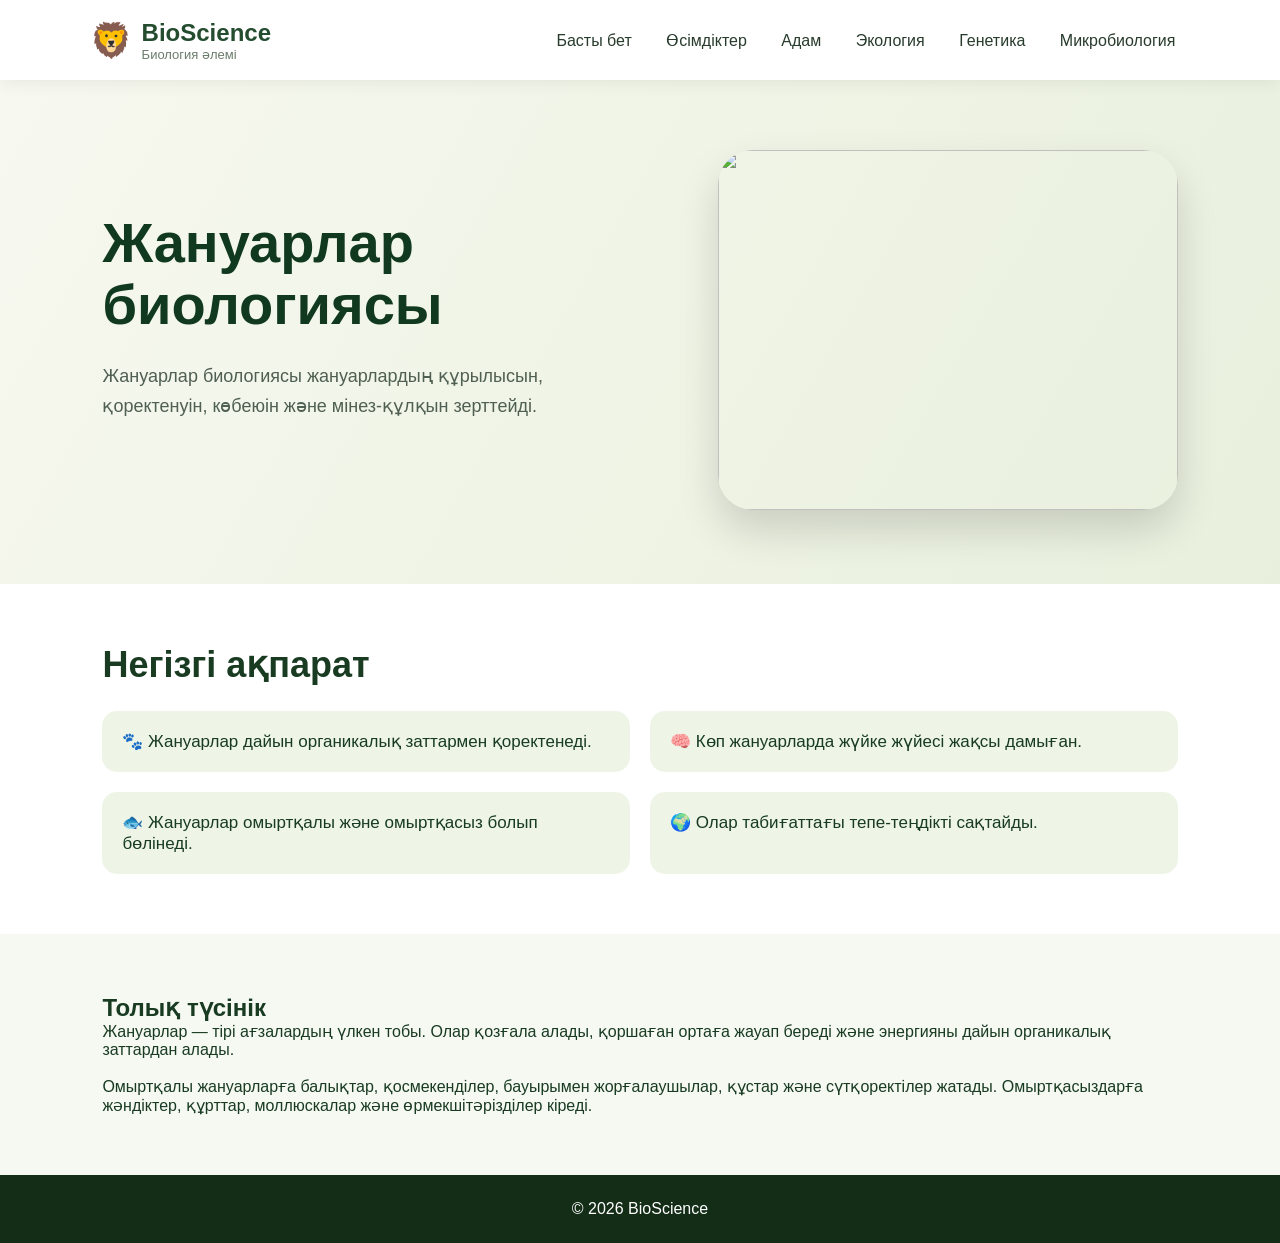
==== animals.html @ 0a54a817 "ds" ====
<!DOCTYPE html>
<html lang="kk">
<head>
  <meta charset="UTF-8">
  <title>Жануарлар биологиясы</title>
  <link rel="stylesheet" href="style.css">
</head>
<body>

<header>
  <div class="logo"><span>🦁</span><div><h2>BioScience</h2><p>Биология әлемі</p></div></div>
  <nav>
    <a href="index.html">Басты бет</a>
    <a href="plants.html">Өсімдіктер</a>
    <a href="human.html">Адам</a>
    <a href="ecology.html">Экология</a>
    <a href="genetics.html">Генетика</a>
    <a href="microbiology.html">Микробиология</a>
  </nav>
</header>

<section class="hero">
  <div class="hero-text">
    <h1>Жануарлар биологиясы</h1>
    <p>Жануарлар биологиясы жануарлардың құрылысын, қоректенуін, көбеюін және мінез-құлқын зерттейді.</p>
  </div>
  <div class="hero-img">
    <img src="https://images.unsplash.com/photo-1546182990-dffeafbe841d?auto=format&fit=crop&w=900&q=80">
  </div>
</section>

<section class="facts">
  <h2>Негізгі ақпарат</h2>
  <div class="fact-box">
    <p>🐾 Жануарлар дайын органикалық заттармен қоректенеді.</p>
    <p>🧠 Көп жануарларда жүйке жүйесі жақсы дамыған.</p>
    <p>🐟 Жануарлар омыртқалы және омыртқасыз болып бөлінеді.</p>
    <p>🌍 Олар табиғаттағы тепе-теңдікті сақтайды.</p>
  </div>
</section>

<section class="topics">
  <h2>Толық түсінік</h2>
  <p>
    Жануарлар — тірі ағзалардың үлкен тобы. Олар қозғала алады, қоршаған ортаға жауап береді
    және энергияны дайын органикалық заттардан алады.
  </p>
  <br>
  <p>
    Омыртқалы жануарларға балықтар, қосмекенділер, бауырымен жорғалаушылар,
    құстар және сүтқоректілер жатады. Омыртқасыздарға жәндіктер, құрттар,
    моллюскалар және өрмекшітәрізділер кіреді.
  </p>
</section>

<footer><p>© 2026 BioScience</p></footer>

</body>
</html>
---- style.css ----
* {
  margin: 0;
  padding: 0;
  box-sizing: border-box;
  font-family: "Segoe UI", sans-serif;
}

body {
  background: #f6f8f2;
  color: #183b22;
}

header {
  height: 80px;
  background: white;
  display: flex;
  align-items: center;
  justify-content: space-between;
  padding: 0 7%;
  box-shadow: 0 4px 15px rgba(0,0,0,0.06);
  position: sticky;
  top: 0;
  z-index: 10;
}

.logo {
  display: flex;
  align-items: center;
  gap: 10px;
}

.logo span {
  font-size: 34px;
}

.logo h2 {
  color: #244c2f;
}

.logo p {
  font-size: 13px;
  color: #6a7c6b;
}

nav a {
  margin: 0 15px;
  text-decoration: none;
  color: #283b2d;
  font-weight: 500;
}

nav a:hover {
  color: #4e7c3a;
}

#searchInput {
  padding: 12px 18px;
  border: 1px solid #d8e0d0;
  border-radius: 25px;
  outline: none;
}

.hero {
  display: flex;
  align-items: center;
  justify-content: space-between;
  padding: 70px 8%;
  background: linear-gradient(120deg, #f7f8ef, #e8f0dd);
}

.hero-text {
  width: 48%;
}

.hero-text h1 {
  font-size: 56px;
  line-height: 1.1;
  margin-bottom: 25px;
  color: #11391f;
}

.hero-text p {
  font-size: 18px;
  color: #4f5f51;
  line-height: 1.7;
  margin-bottom: 30px;
}

button {
  background: #4b7a3b;
  color: white;
  border: none;
  padding: 13px 24px;
  border-radius: 10px;
  cursor: pointer;
  font-weight: 600;
}

button:hover {
  background: #355f29;
}

.hero-img img {
  width: 460px;
  height: 360px;
  object-fit: cover;
  border-radius: 35px;
  box-shadow: 0 20px 40px rgba(0,0,0,0.15);
}

.cards {
  display: grid;
  grid-template-columns: repeat(4, 1fr);
  gap: 25px;
  padding: 50px 8%;
  background: white;
}

.info-card {
  text-align: center;
  padding: 35px 25px;
  border: 1px solid #e3e8dd;
  border-radius: 22px;
  background: #ffffff;
  box-shadow: 0 8px 20px rgba(0,0,0,0.04);
  font-size: 32px;
}

.info-card h3 {
  margin: 15px 0 10px;
  font-size: 20px;
}

.info-card p {
  font-size: 15px;
  color: #5f6e61;
}

.topics {
  padding: 60px 8%;
}

.section-title h2,
.facts h2,
.quiz h2 {
  font-size: 36px;
  margin-bottom: 10px;
}

.section-title p {
  color: #6b7b6d;
  margin-bottom: 25px;
}

.filter-buttons {
  margin-bottom: 30px;
}

.filter-buttons button {
  margin: 5px;
  background: white;
  color: #31522c;
  border: 1px solid #b8c9aa;
}

.filter-buttons button:hover {
  background: #4b7a3b;
  color: white;
}

.topic-grid {
  display: grid;
  grid-template-columns: repeat(3, 1fr);
  gap: 25px;
}

.topic-card {
  background: white;
  border-radius: 22px;
  overflow: hidden;
  box-shadow: 0 8px 25px rgba(0,0,0,0.08);
  transition: 0.3s;
}

.topic-card:hover {
  transform: translateY(-8px);
}

.topic-card img {
  width: 100%;
  height: 190px;
  object-fit: cover;
}

.topic-card h3 {
  padding: 18px 18px 8px;
}

.topic-card p {
  padding: 0 18px;
  color: #657265;
  line-height: 1.5;
}

.topic-card button {
  margin: 18px;
}

.facts {
  padding: 60px 8%;
  background: white;
}

.fact-box {
  display: grid;
  grid-template-columns: repeat(2, 1fr);
  gap: 20px;
  margin-top: 25px;
}

.fact-box p {
  background: #eef5e7;
  padding: 20px;
  border-radius: 15px;
  font-size: 17px;
}

.quiz {
  padding: 60px 8%;
  text-align: center;
  background: #203f24;
  color: white;
}

.quiz p {
  font-size: 22px;
  margin: 20px 0;
}

.answers button {
  margin: 8px;
  background: white;
  color: #234422;
}

.answers button:hover {
  background: #dcebd1;
}

#result {
  margin-top: 20px;
  color: #d9f7c6;
}

footer {
  text-align: center;
  padding: 25px;
  background: #132d17;
  color: white;
}

.modal {
  display: none;
  position: fixed;
  z-index: 99;
  left: 0;
  top: 0;
  width: 100%;
  height: 100%;
  background: rgba(0,0,0,0.55);
}

.modal-content {
  background: white;
  width: 45%;
  margin: 12% auto;
  padding: 35px;
  border-radius: 25px;
  color: #183b22;
  position: relative;
}

.modal-content span {
  position: absolute;
  right: 25px;
  top: 15px;
  font-size: 35px;
  cursor: pointer;
}

.modal-content h2 {
  margin-bottom: 15px;
}

.modal-content p {
  line-height: 1.7;
  color: #4e5f50;
}

@media (max-width: 900px) {
  header {
    flex-direction: column;
    height: auto;
    padding: 20px;
    gap: 15px;
  }

  nav {
    display: flex;
    flex-wrap: wrap;
    justify-content: center;
  }

  .hero {
    flex-direction: column;
    text-align: center;
  }

  .hero-text {
    width: 100%;
  }

  .hero-text h1 {
    font-size: 38px;
  }

  .hero-img img {
    width: 100%;
    height: 280px;
    margin-top: 30px;
  }

  .cards,
  .topic-grid,
  .fact-box {
    grid-template-columns: 1fr;
  }

  .modal-content {
    width: 85%;
  }
}
#modalText {
  white-space: pre-line;
}
.topic-btn {
  display: inline-block;
  margin: 18px;
  background: #4b7a3b;
  color: white;
  text-decoration: none;
  padding: 13px 24px;
  border-radius: 10px;
  font-weight: 600;
}

.topic-btn:hover {
  background: #355f29;
}
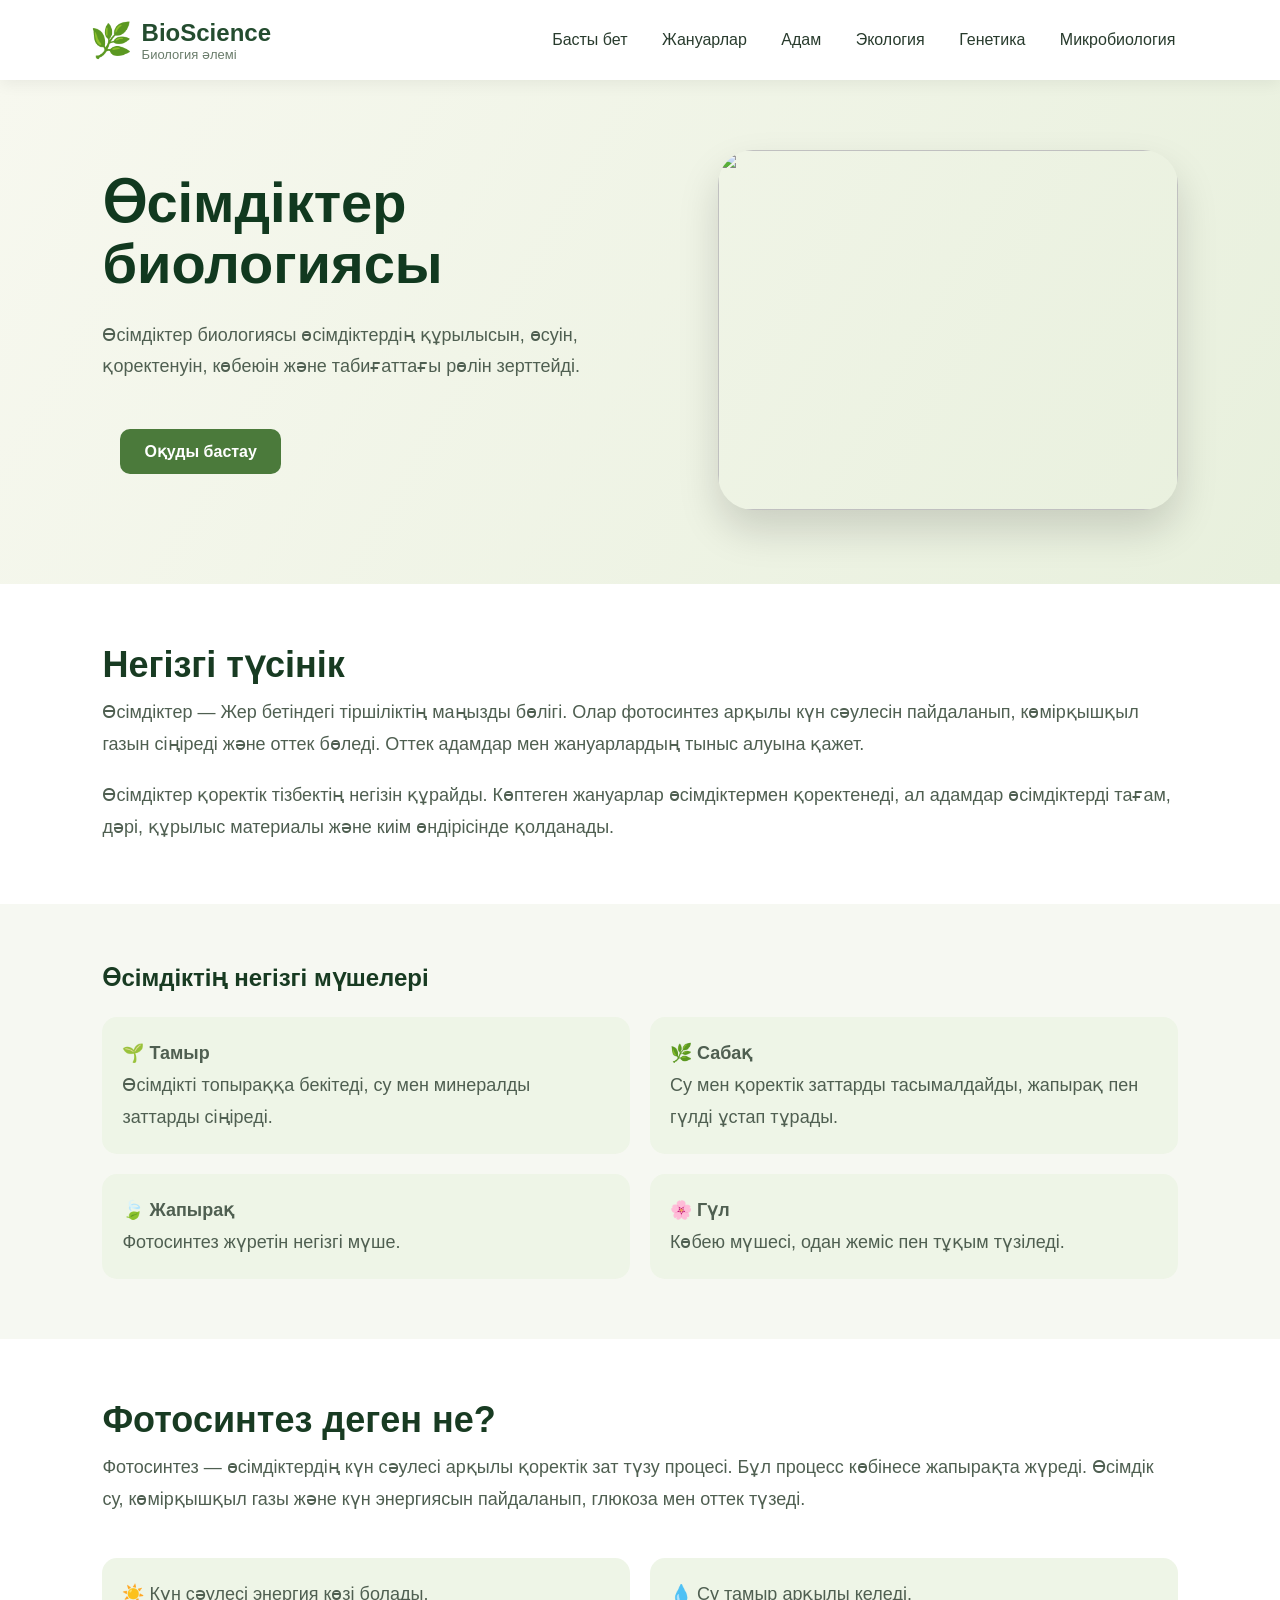
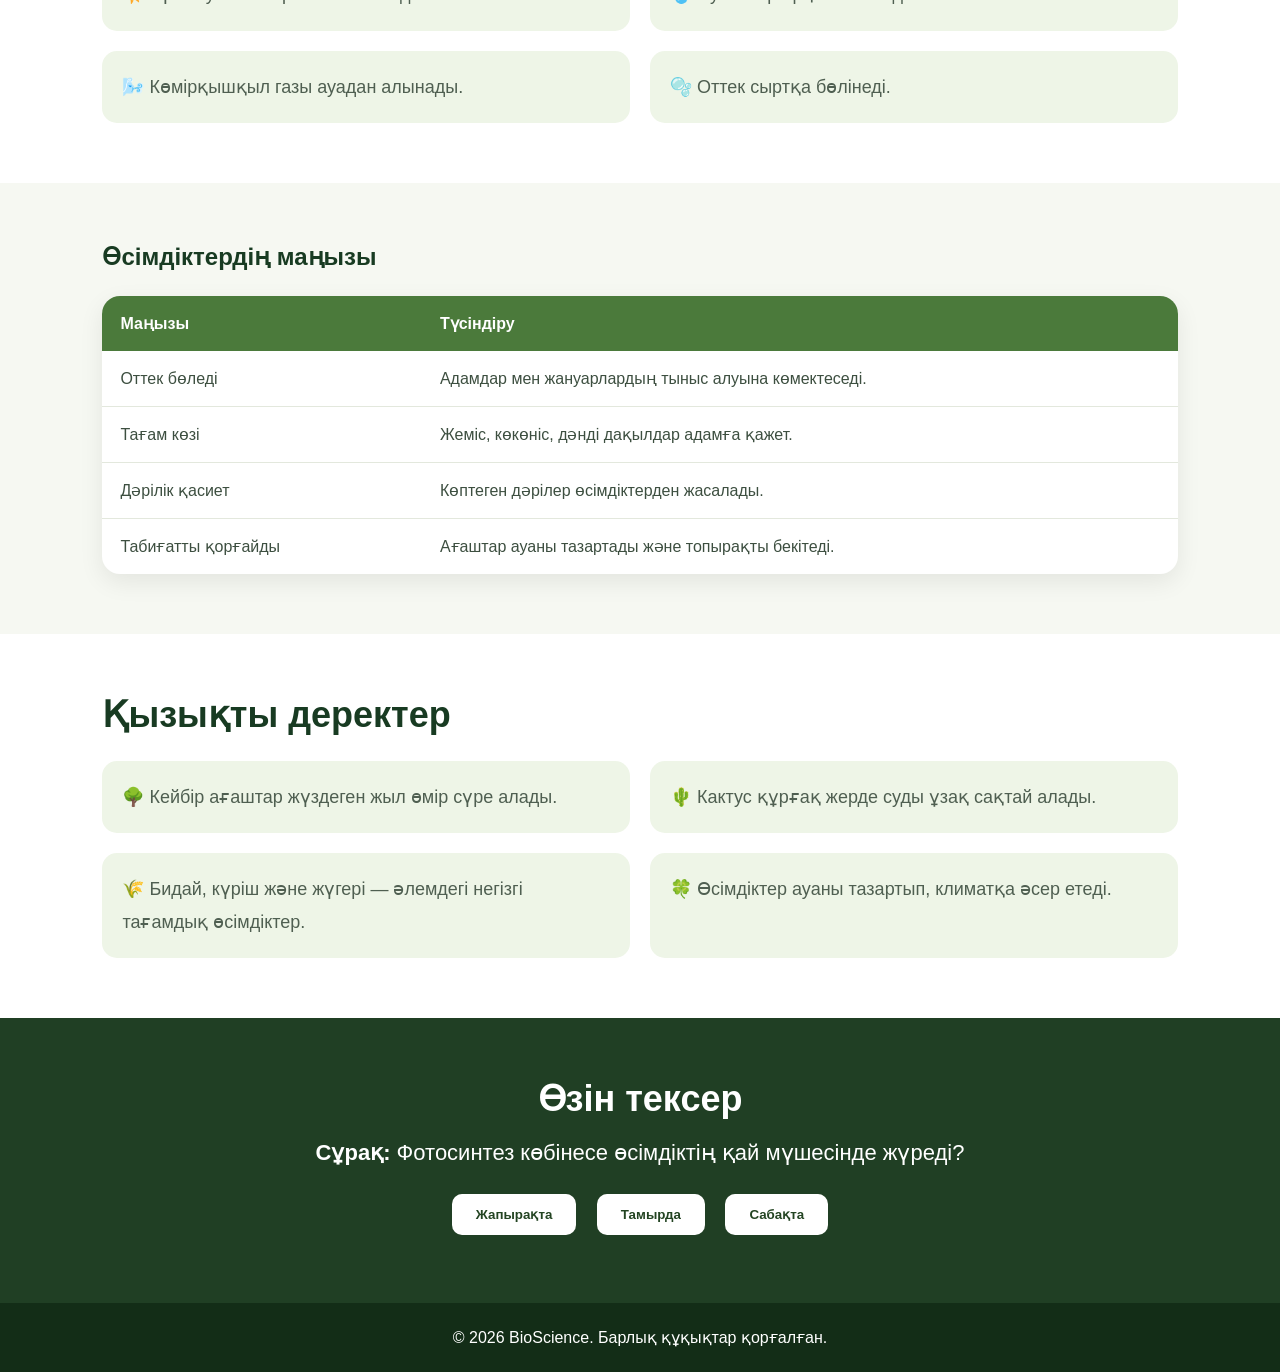
==== commit 9e579343: "dsss" ====
--- a/animals.html
+++ b/animals.html
@@ -2,16 +2,23 @@
 <html lang="kk">
 <head>
   <meta charset="UTF-8">
-  <title>Жануарлар биологиясы</title>
+  <title>Өсімдіктер биологиясы</title>
   <link rel="stylesheet" href="style.css">
 </head>
 <body>
 
 <header>
-  <div class="logo"><span>🦁</span><div><h2>BioScience</h2><p>Биология әлемі</p></div></div>
+  <div class="logo">
+    <span>🌿</span>
+    <div>
+      <h2>BioScience</h2>
+      <p>Биология әлемі</p>
+    </div>
+  </div>
+
   <nav>
     <a href="index.html">Басты бет</a>
-    <a href="plants.html">Өсімдіктер</a>
+    <a href="animals.html">Жануарлар</a>
     <a href="human.html">Адам</a>
     <a href="ecology.html">Экология</a>
     <a href="genetics.html">Генетика</a>
@@ -21,39 +28,119 @@
 
 <section class="hero">
   <div class="hero-text">
-    <h1>Жануарлар биологиясы</h1>
-    <p>Жануарлар биологиясы жануарлардың құрылысын, қоректенуін, көбеюін және мінез-құлқын зерттейді.</p>
+    <h1>Өсімдіктер биологиясы</h1>
+    <p>
+      Өсімдіктер биологиясы өсімдіктердің құрылысын, өсуін,
+      қоректенуін, көбеюін және табиғаттағы рөлін зерттейді.
+    </p>
+    <a class="topic-btn" href="#content">Оқуды бастау</a>
   </div>
+
   <div class="hero-img">
-    <img src="https://images.unsplash.com/photo-1546182990-dffeafbe841d?auto=format&fit=crop&w=900&q=80">
+    <img src="https://images.unsplash.com/photo-1463936575829-25148e1db1b8?auto=format&fit=crop&w=900&q=80">
+  </div>
+</section>
+
+<section class="facts" id="content">
+  <h2>Негізгі түсінік</h2>
+
+  <p>
+    Өсімдіктер — Жер бетіндегі тіршіліктің маңызды бөлігі. Олар фотосинтез
+    арқылы күн сәулесін пайдаланып, көмірқышқыл газын сіңіреді және оттек бөледі.
+    Оттек адамдар мен жануарлардың тыныс алуына қажет.
+  </p>
+
+  <br>
+
+  <p>
+    Өсімдіктер қоректік тізбектің негізін құрайды. Көптеген жануарлар өсімдіктермен
+    қоректенеді, ал адамдар өсімдіктерді тағам, дәрі, құрылыс материалы және киім
+    өндірісінде қолданады.
+  </p>
+</section>
+
+<section class="topics">
+  <h2>Өсімдіктің негізгі мүшелері</h2>
+
+  <div class="fact-box">
+    <p><b>🌱 Тамыр</b><br>Өсімдікті топыраққа бекітеді, су мен минералды заттарды сіңіреді.</p>
+    <p><b>🌿 Сабақ</b><br>Су мен қоректік заттарды тасымалдайды, жапырақ пен гүлді ұстап тұрады.</p>
+    <p><b>🍃 Жапырақ</b><br>Фотосинтез жүретін негізгі мүше.</p>
+    <p><b>🌸 Гүл</b><br>Көбею мүшесі, одан жеміс пен тұқым түзіледі.</p>
   </div>
 </section>
 
 <section class="facts">
-  <h2>Негізгі ақпарат</h2>
+  <h2>Фотосинтез деген не?</h2>
+
+  <p>
+    Фотосинтез — өсімдіктердің күн сәулесі арқылы қоректік зат түзу процесі.
+    Бұл процесс көбінесе жапырақта жүреді. Өсімдік су, көмірқышқыл газы және
+    күн энергиясын пайдаланып, глюкоза мен оттек түзеді.
+  </p>
+
+  <br>
+
   <div class="fact-box">
-    <p>🐾 Жануарлар дайын органикалық заттармен қоректенеді.</p>
-    <p>🧠 Көп жануарларда жүйке жүйесі жақсы дамыған.</p>
-    <p>🐟 Жануарлар омыртқалы және омыртқасыз болып бөлінеді.</p>
-    <p>🌍 Олар табиғаттағы тепе-теңдікті сақтайды.</p>
+    <p>☀️ Күн сәулесі энергия көзі болады.</p>
+    <p>💧 Су тамыр арқылы келеді.</p>
+    <p>🌬️ Көмірқышқыл газы ауадан алынады.</p>
+    <p>🫧 Оттек сыртқа бөлінеді.</p>
   </div>
 </section>
 
 <section class="topics">
-  <h2>Толық түсінік</h2>
-  <p>
-    Жануарлар — тірі ағзалардың үлкен тобы. Олар қозғала алады, қоршаған ортаға жауап береді
-    және энергияны дайын органикалық заттардан алады.
-  </p>
-  <br>
-  <p>
-    Омыртқалы жануарларға балықтар, қосмекенділер, бауырымен жорғалаушылар,
-    құстар және сүтқоректілер жатады. Омыртқасыздарға жәндіктер, құрттар,
-    моллюскалар және өрмекшітәрізділер кіреді.
-  </p>
+  <h2>Өсімдіктердің маңызы</h2>
+
+  <table class="bio-table">
+    <tr>
+      <th>Маңызы</th>
+      <th>Түсіндіру</th>
+    </tr>
+    <tr>
+      <td>Оттек бөледі</td>
+      <td>Адамдар мен жануарлардың тыныс алуына көмектеседі.</td>
+    </tr>
+    <tr>
+      <td>Тағам көзі</td>
+      <td>Жеміс, көкөніс, дәнді дақылдар адамға қажет.</td>
+    </tr>
+    <tr>
+      <td>Дәрілік қасиет</td>
+      <td>Көптеген дәрілер өсімдіктерден жасалады.</td>
+    </tr>
+    <tr>
+      <td>Табиғатты қорғайды</td>
+      <td>Ағаштар ауаны тазартады және топырақты бекітеді.</td>
+    </tr>
+  </table>
 </section>
 
-<footer><p>© 2026 BioScience</p></footer>
+<section class="facts">
+  <h2>Қызықты деректер</h2>
+
+  <div class="fact-box">
+    <p>🌳 Кейбір ағаштар жүздеген жыл өмір сүре алады.</p>
+    <p>🌵 Кактус құрғақ жерде суды ұзақ сақтай алады.</p>
+    <p>🌾 Бидай, күріш және жүгері — әлемдегі негізгі тағамдық өсімдіктер.</p>
+    <p>🍀 Өсімдіктер ауаны тазартып, климатқа әсер етеді.</p>
+  </div>
+</section>
+
+<section class="quiz">
+  <h2>Өзін тексер</h2>
+  <p><b>Сұрақ:</b> Фотосинтез көбінесе өсімдіктің қай мүшесінде жүреді?</p>
+
+  <div class="answers">
+    <button onclick="alert('Дұрыс! Фотосинтез көбінесе жапырақта жүреді.')">Жапырақта</button>
+    <button onclick="alert('Қате. Тамыр су сіңіреді.')">Тамырда</button>
+    <button onclick="alert('Қате. Сабақ заттарды тасымалдайды.')">Сабақта</button>
+  </div>
+</section>
+
+<footer>
+  <p>© 2026 BioScience. Барлық құқықтар қорғалған.</p>
+</footer>
 
 </body>
 </html>
--- a/style.css
+++ b/style.css
@@ -356,4 +356,37 @@
 
 .topic-btn:hover {
   background: #355f29;
+}
+.bio-table {
+  width: 100%;
+  border-collapse: collapse;
+  margin-top: 25px;
+  background: white;
+  border-radius: 18px;
+  overflow: hidden;
+  box-shadow: 0 8px 25px rgba(0,0,0,0.08);
+}
+
+.bio-table th {
+  background: #4b7a3b;
+  color: white;
+  padding: 18px;
+  text-align: left;
+}
+
+.bio-table td {
+  padding: 18px;
+  border-bottom: 1px solid #e3e8dd;
+  color: #3d4f40;
+}
+
+.bio-table tr:last-child td {
+  border-bottom: none;
+}
+
+.topics p,
+.facts p {
+  font-size: 18px;
+  line-height: 1.8;
+  color: #4f5f51;
 }
